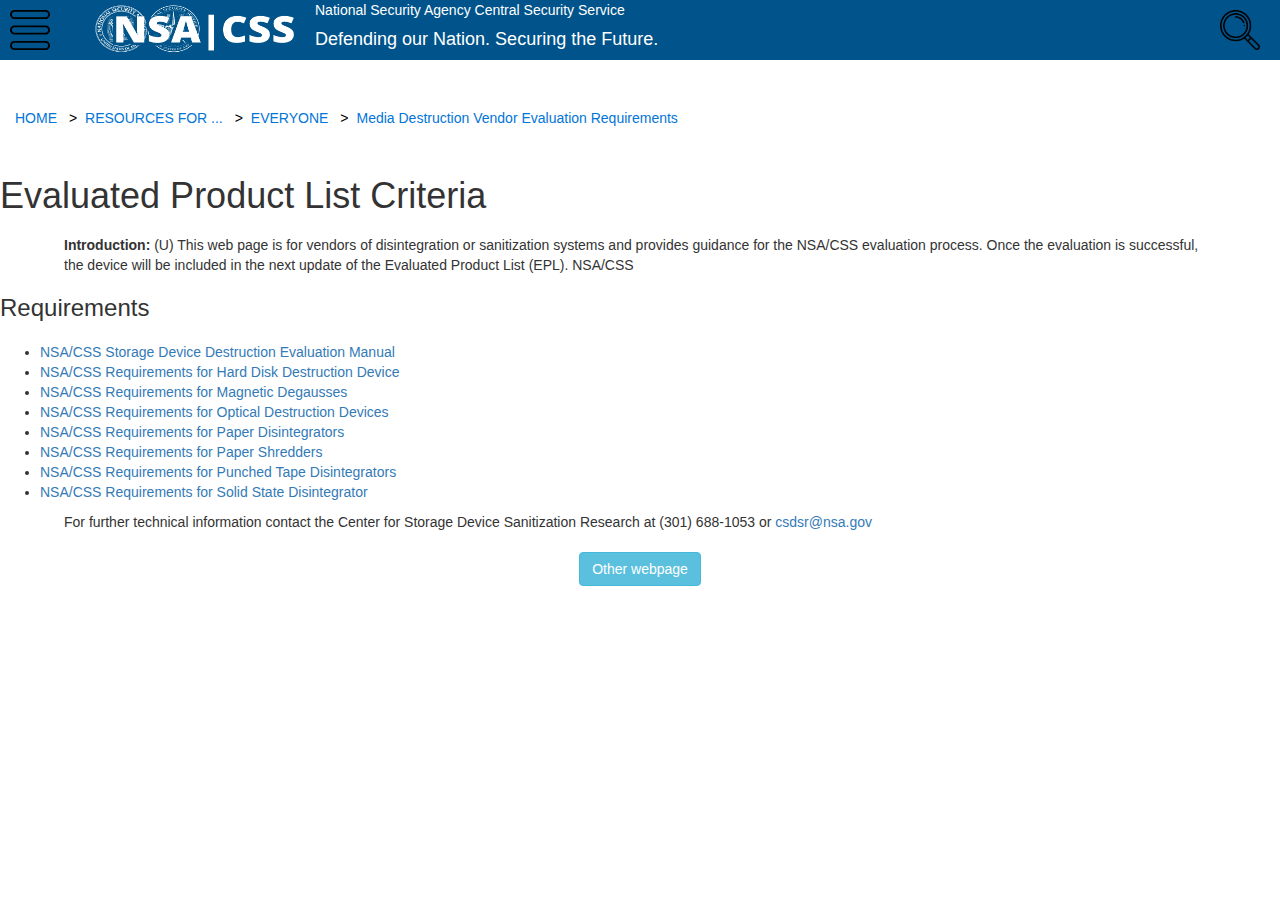
==== EPL.html @ 422f32c2 "minor adjustments" ====
<!DOCTYPE html>
<html>
 <head>
    <script src="https://ajax.googleapis.com/ajax/libs/jquery/3.1.0/jquery.min.js"></script>
    <link rel="stylesheet" href="https://maxcdn.bootstrapcdn.com/bootstrap/3.3.6/css/bootstrap.min.css" />
    <script src="https://maxcdn.bootstrapcdn.com/bootstrap/3.3.7/js/bootstrap.min.js"></script>
     <link rel="stylesheet" href="css/style.css">
</head>


<body>
<header>
   <div class="headerBackground">
       <div class="adjust">
        <img src="resources/menu.svg" width="40" height="40">
        </div>
    <div class= "container" >
        
        <div class="adjust" >
        <img src="resources/logo.png" width="200" height="50">
        </div>
        <div>
        <p>National Security Agency Central Security Service</p>
        <h4> Defending our Nation. Securing the Future.</h4>
        </div>
       </div> 
       <div class="adjust">
       <img src="resources/search.png" width="40" height="40">
       </div>
    </div>
    
</header>
    <br>
    
    
   <div class="breadcrumbContianer">
    <ul class="breadcrumb">
  <li><a href="#">HOME</a></li>
  <li><a href="#">RESOURCES FOR ...</a></li>
  <li><a href="#">EVERYONE</a></li>
  <li><a href="#">Media Destruction Vendor Evaluation Requirements </a></li>
</ul>
    </div>
    
    <div class="title">
    <h1>Evaluated Product List Criteria</h1>
    </div>
    <div class="intro">
    <p><b>Introduction:</b> (U) This web page is for vendors of disintegration or sanitization systems and provides guidance for the NSA/CSS evaluation process. Once the evaluation is successful, the device will be included in the next update of the Evaluated Product List (EPL). 
NSA/CSS 
  </p>
    </div>
    
        <div class="title">
    <h3>Requirements</h3>
    </div>
    

    <div>
    <ul>
 <li><a href="#" target="_blank">NSA/CSS Storage Device Destruction Evaluation Manual </a> </li>
 <li><a href="#" target="_blank">NSA/CSS Requirements for Hard Disk Destruction Device
</a> </li>
 <li><a href="#" target="_blank">NSA/CSS Requirements for Magnetic Degausses</a> </li>
 <li><a href="#" target="_blank">NSA/CSS Requirements for Optical Destruction Devices </a></li>
 <li><a href="#" target="_blank">NSA/CSS Requirements for Paper Disintegrators</a> </li>
 <li><a href="#" target="_blank">NSA/CSS Requirements for Paper Shredders</a> </li>
 <li><a href="#" target="_blank">NSA/CSS Requirements for Punched Tape Disintegrators</a></li>
 <li><a href="#" target="_blank">NSA/CSS Requirements for Solid State Disintegrator </a> </li>
</ul>
    </div>
    <div class="intro">
    <p>
       For further technical information contact the Center for Storage Device Sanitization Research at (301) 688-1053 or <a href="mailto:crdsr@nsa.gov">csdsr@nsa.gov</a> 
        </p>
    </div>
    
     <div align="center" id="table">
    
         
         
    </div>
    
     <div  align="center">
     
      <a href="index.html"><button type="button" name="load_data" id="load_data" class="btn btn-info"> Other webpage</button></a>  
    
    </div>
    
</body>
</html>

<script>


    $(document).ready(function() {
        function () {
            $.ajax(
                url: "progess.csv",
                dataType: "text",
                success: function(data) {
                    var employee_data = data.split(/\r?\n|\r/);
                    for (var i = 0; i < employee_data.length; i++) {
                     
                    var table_data = '<table class="table table-bordered table-striped">';

                    for (var count = 0; count < employee_data.length; count++) {
                        var cell_data = employee_data[count].split(",");
                        table_data += '<tr>';
                        for (var cell_count = 0; cell_count < cell_data.length; cell_count++) {
                            if (count === 0) {
                                table_data += '<th>' + cell_data[cell_count] + '</th>';
                            } else {

                                table_data += '<td>' + finalStr[cell_count] + '</td>';
                            }
                        }
                        table_data += '</tr>';
                    }
                    table_data += '</table>';

                    $('#table').html(table_data);
                }
            });
        }

    });

</script>
---- css/style.css ----
.headerBackground{
    background-color: rgb(0,84,139);
    display: flex;
}

.container {
  position: relative;
    display: flex;
    color: white;
}
.container div {
    display: inline-block;
}



.adjust {
padding-left: 10px;
  margin-top: auto;
  margin-bottom: auto;
  margin-right: 20px
}

.breadcrumbContianer{
margin-top: 20px;
display: flex;
flex: 2 1 auto;
}

ul.breadcrumb {

  list-style: none;
  background-color: #ffffff;
}
ul.breadcrumb li {
  display: inline;
  
}
ul.breadcrumb li+li:before {
  padding: 8px;
  color: black;
  content: ">";
}
ul.breadcrumb li a {
  color: #0275d8;
  text-decoration: none;
}
ul.breadcrumb li a:hover {
  color: #01447e;
  text-decoration: underline;
}



.title {
    margin-bottom: 20px;
}

.Searchcontainer {
    border: 1px solid gray;
    margin: 0px 5% 20px 5%;
}

.intro {
    margin: 0px 5% 20px 5%;
}
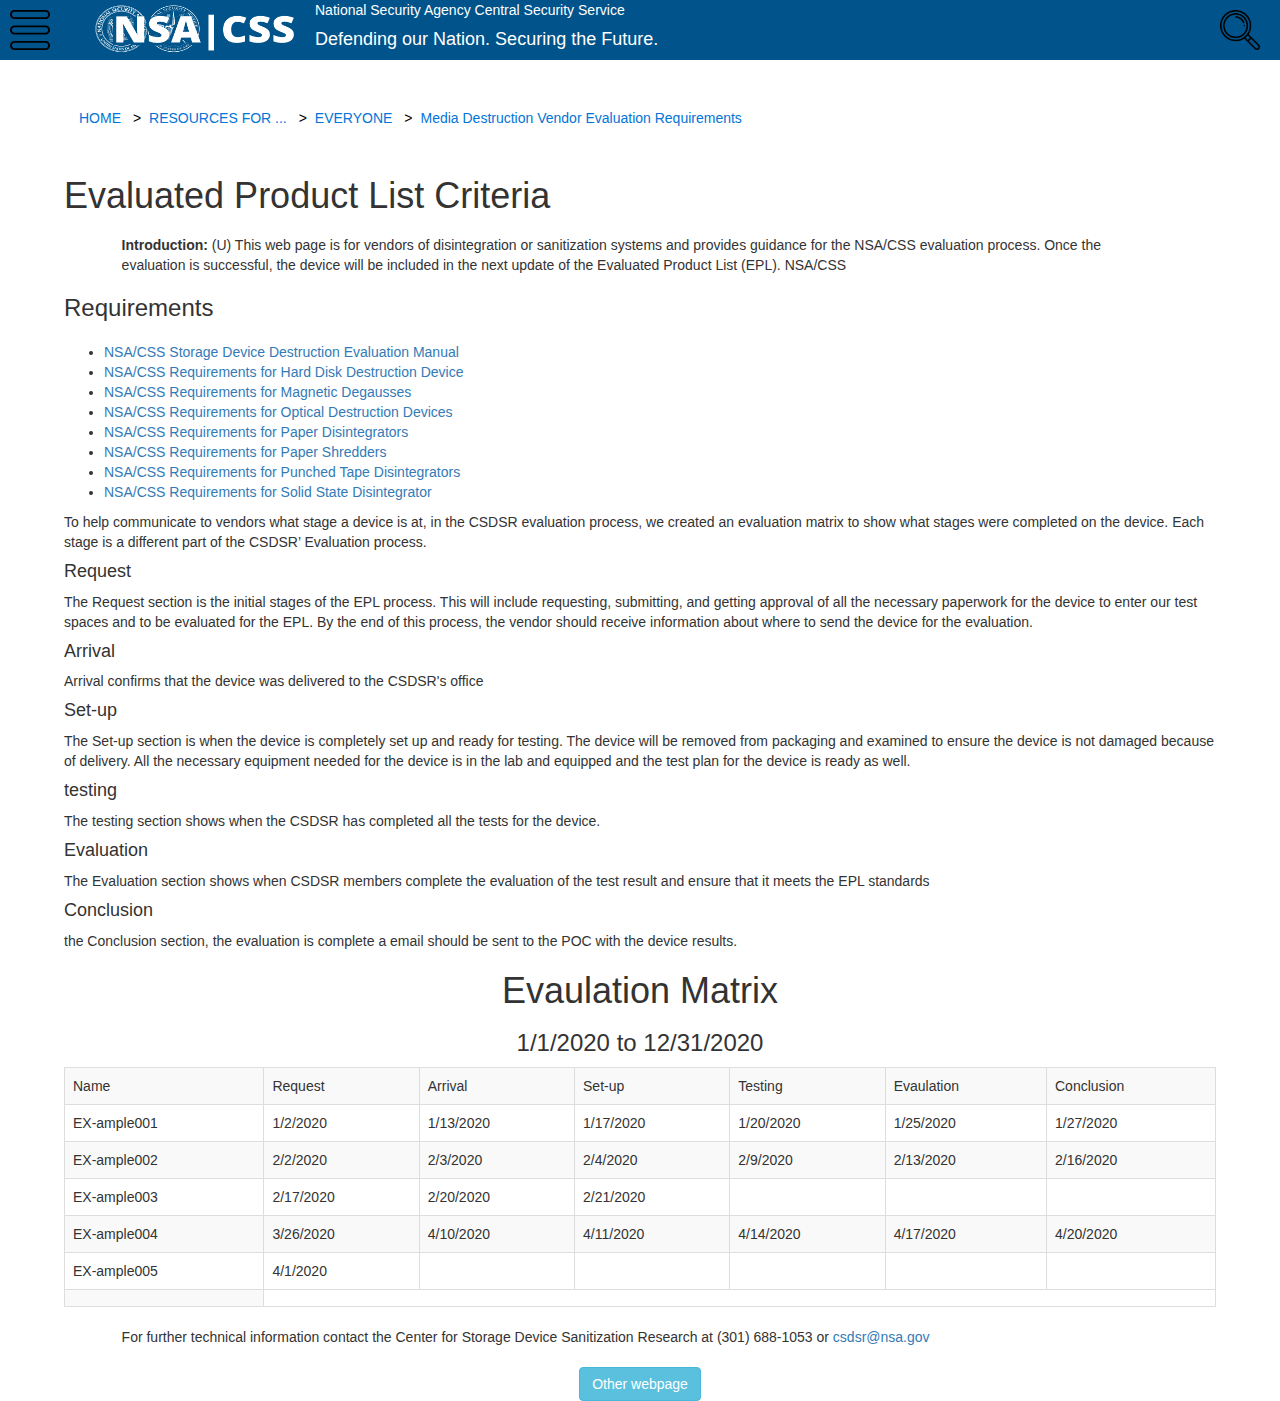
==== commit 029e8a59: "add evaulation matrix" ====
--- a/EPL.html
+++ b/EPL.html
@@ -31,7 +31,7 @@
     
 </header>
     <br>
-    
+    <div class="pagespacing"> 
     
    <div class="breadcrumbContianer">
     <ul class="breadcrumb">
@@ -69,11 +69,48 @@
  <li><a href="#" target="_blank">NSA/CSS Requirements for Solid State Disintegrator </a> </li>
 </ul>
     </div>
-    <div class="intro">
-    <p>
-       For further technical information contact the Center for Storage Device Sanitization Research at (301) 688-1053 or <a href="mailto:crdsr@nsa.gov">csdsr@nsa.gov</a> 
+    
+    <div>
+        <p>
+            To help communicate to vendors what stage a device is at, in the CSDSR evaluation process, we created an evaluation matrix to show what stages were completed on the device. Each stage is a different part of the CSDSR’ Evaluation process.
+ </p>
+       <h4>Request</h4>      
+        <p>
+            The Request section is the initial stages of the EPL process. This will include requesting, submitting, and getting approval of all the necessary paperwork for the device to enter our test spaces and to be evaluated for the EPL.  By the end of this process, the vendor should receive information about where to send the device for the evaluation.
+            </p>
+        
+         <h4>Arrival</h4> 
+    <p>          
+Arrival confirms that the device was delivered to the CSDSR's office 
+    </p>         
+        
+         <h4>Set-up</h4> 
+          <p>
+          The Set-up section is when the device is completely set up and ready for testing. The device will be removed from packaging and examined to ensure the device is not damaged because of delivery. All the necessary equipment needed for the device is in the lab and equipped and the test plan for the device is ready as well.
+
+             </p>
+        
+         <h4>testing</h4> 
+              <p>
+            The testing section shows when the CSDSR has completed all the tests for the device.
+             </p>
+        
+         <h4>Evaluation</h4> 
+              <p>
+            The Evaluation section shows when CSDSR members complete the evaluation of the test result and ensure that it meets the EPL standards
+           </p>  
+        
+         <h4>Conclusion</h4> 
+              <p>
+            the Conclusion section, the evaluation is complete a email should be sent to the POC with the device results.
         </p>
     </div>
+    <div align="center">
+        <h1>Evaulation Matrix</h1>
+        <h3>1/1/2020 to 12/31/2020</h3>
+        
+    </div>
+    
     
      <div align="center" id="table">
     
@@ -81,25 +118,34 @@
          
     </div>
     
-     <div  align="center">
+
+    
+    <div class="intro">
+    <p>
+       For further technical information contact the Center for Storage Device Sanitization Research at (301) 688-1053 or <a href="mailto:crdsr@nsa.gov">csdsr@nsa.gov</a> 
+        </p>
+    </div>
+             <div  align="center">
      
       <a href="index.html"><button type="button" name="load_data" id="load_data" class="btn btn-info"> Other webpage</button></a>  
     
     </div>
-    
+        
+    </div>
 </body>
 </html>
 
 <script>
 
 
-    $(document).ready(function() {
-        function () {
-            $.ajax(
-                url: "progess.csv",
-                dataType: "text",
-                success: function(data) {
-                    var employee_data = data.split(/\r?\n|\r/);
+    $(document).ready(function(){
+$.ajax({
+     url: "progress.csv",
+     dataType: "text",
+     success: function(data){
+     
+   
+          var employee_data = data.split(/\r?\n|\r/);
                     for (var i = 0; i < employee_data.length; i++) {
                      
                     var table_data = '<table class="table table-bordered table-striped">';
@@ -108,22 +154,26 @@
                         var cell_data = employee_data[count].split(",");
                         table_data += '<tr>';
                         for (var cell_count = 0; cell_count < cell_data.length; cell_count++) {
-                            if (count === 0) {
+                            if (i === 0) {
                                 table_data += '<th>' + cell_data[cell_count] + '</th>';
                             } else {
 
-                                table_data += '<td>' + finalStr[cell_count] + '</td>';
+                                table_data += '<td>' + cell_data[cell_count] + '</td>';
                             }
                         }
                         table_data += '</tr>';
                     }
+                    }
                     table_data += '</table>';
 
                     $('#table').html(table_data);
-                }
-            });
-        }
+                   
+        
+         
+         
+        }});
+});
+    
 
-    });
 
 </script>
--- a/css/style.css
+++ b/css/style.css
@@ -64,3 +64,8 @@
 .intro {
     margin: 0px 5% 20px 5%;
 }
+
+.pagespacing {
+    margin-left: 5%;
+    margin-right: 5%;
+}
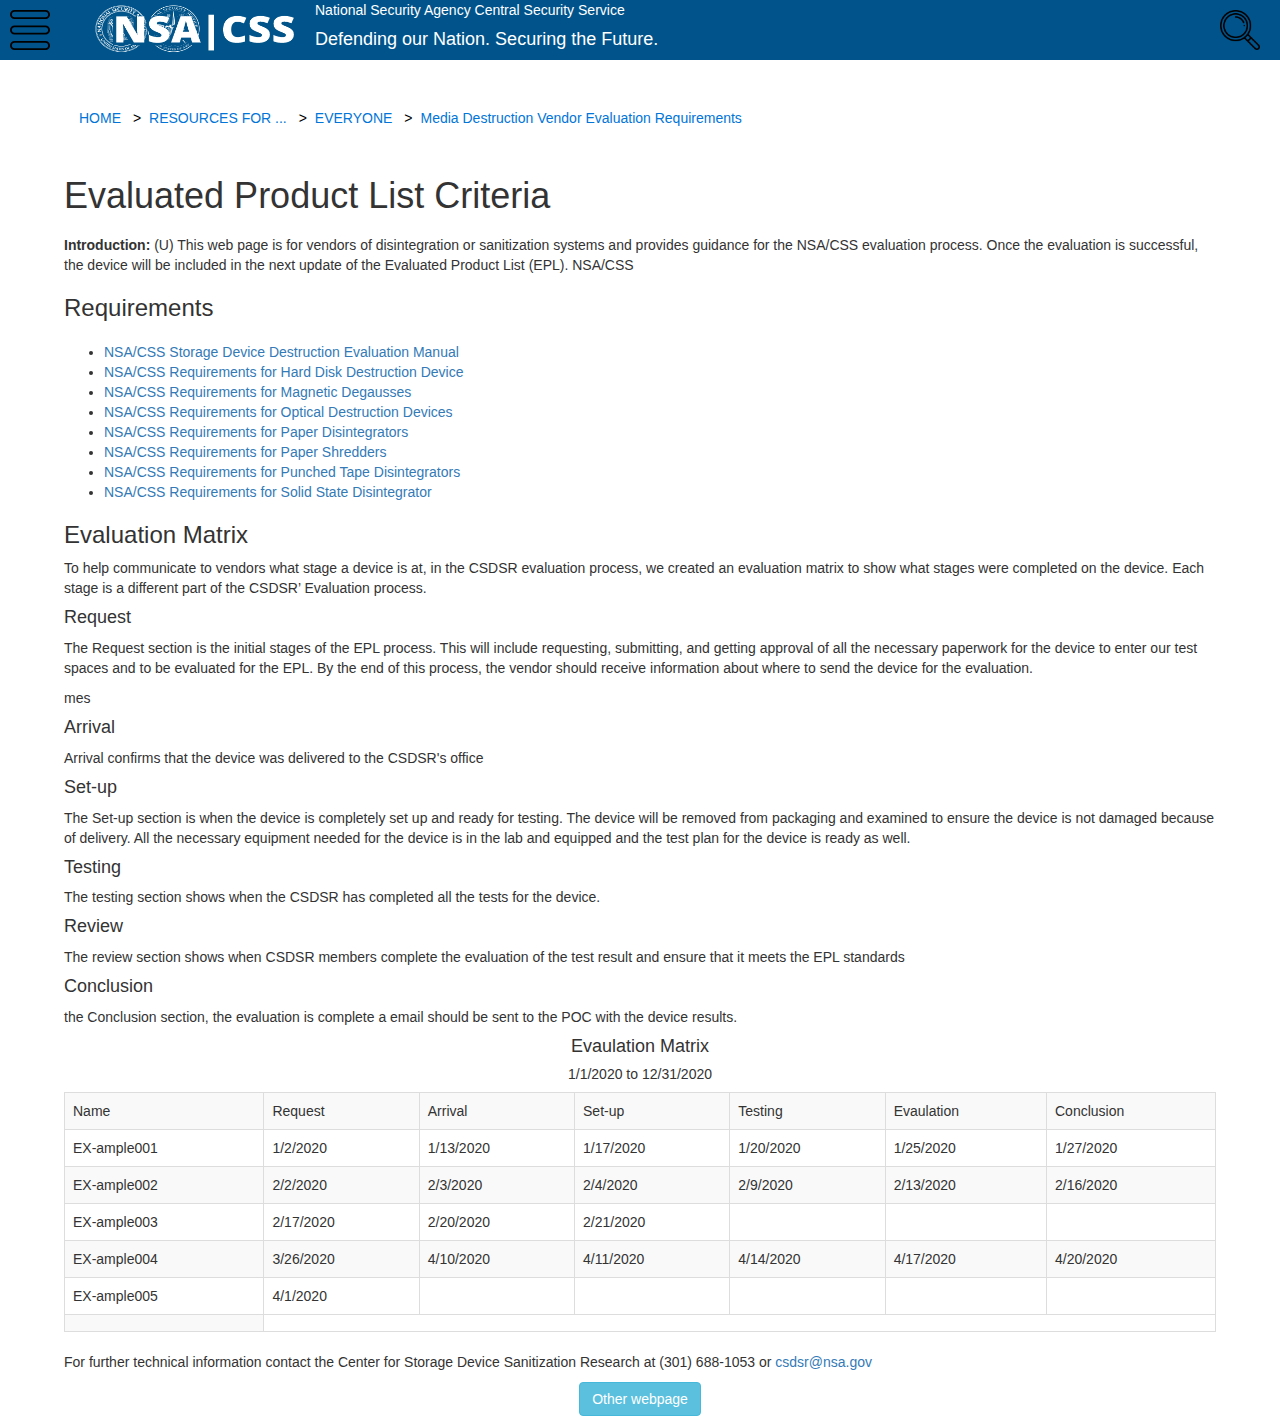
==== commit 09900cc7: "minor adjustment In the second page" ====
--- a/EPL.html
+++ b/EPL.html
@@ -71,6 +71,7 @@
     </div>
     
     <div>
+        <h3>Evaluation Matrix</h3>
         <p>
             To help communicate to vendors what stage a device is at, in the CSDSR evaluation process, we created an evaluation matrix to show what stages were completed on the device. Each stage is a different part of the CSDSR’ Evaluation process.
  </p>
@@ -78,7 +79,7 @@
         <p>
             The Request section is the initial stages of the EPL process. This will include requesting, submitting, and getting approval of all the necessary paperwork for the device to enter our test spaces and to be evaluated for the EPL.  By the end of this process, the vendor should receive information about where to send the device for the evaluation.
             </p>
-        
+        mes
          <h4>Arrival</h4> 
     <p>          
 Arrival confirms that the device was delivered to the CSDSR's office 
@@ -90,14 +91,14 @@
 
              </p>
         
-         <h4>testing</h4> 
+         <h4>Testing</h4> 
               <p>
             The testing section shows when the CSDSR has completed all the tests for the device.
              </p>
         
-         <h4>Evaluation</h4> 
+         <h4>Review</h4> 
               <p>
-            The Evaluation section shows when CSDSR members complete the evaluation of the test result and ensure that it meets the EPL standards
+            The review section shows when CSDSR members complete the evaluation of the test result and ensure that it meets the EPL standards
            </p>  
         
          <h4>Conclusion</h4> 
@@ -106,8 +107,8 @@
         </p>
     </div>
     <div align="center">
-        <h1>Evaulation Matrix</h1>
-        <h3>1/1/2020 to 12/31/2020</h3>
+        <h4>Evaulation Matrix</h4>
+        <h5>1/1/2020 to 12/31/2020</h5>
         
     </div>
     
--- a/css/style.css
+++ b/css/style.css
@@ -62,7 +62,6 @@
 }
 
 .intro {
-    margin: 0px 5% 20px 5%;
 }
 
 .pagespacing {
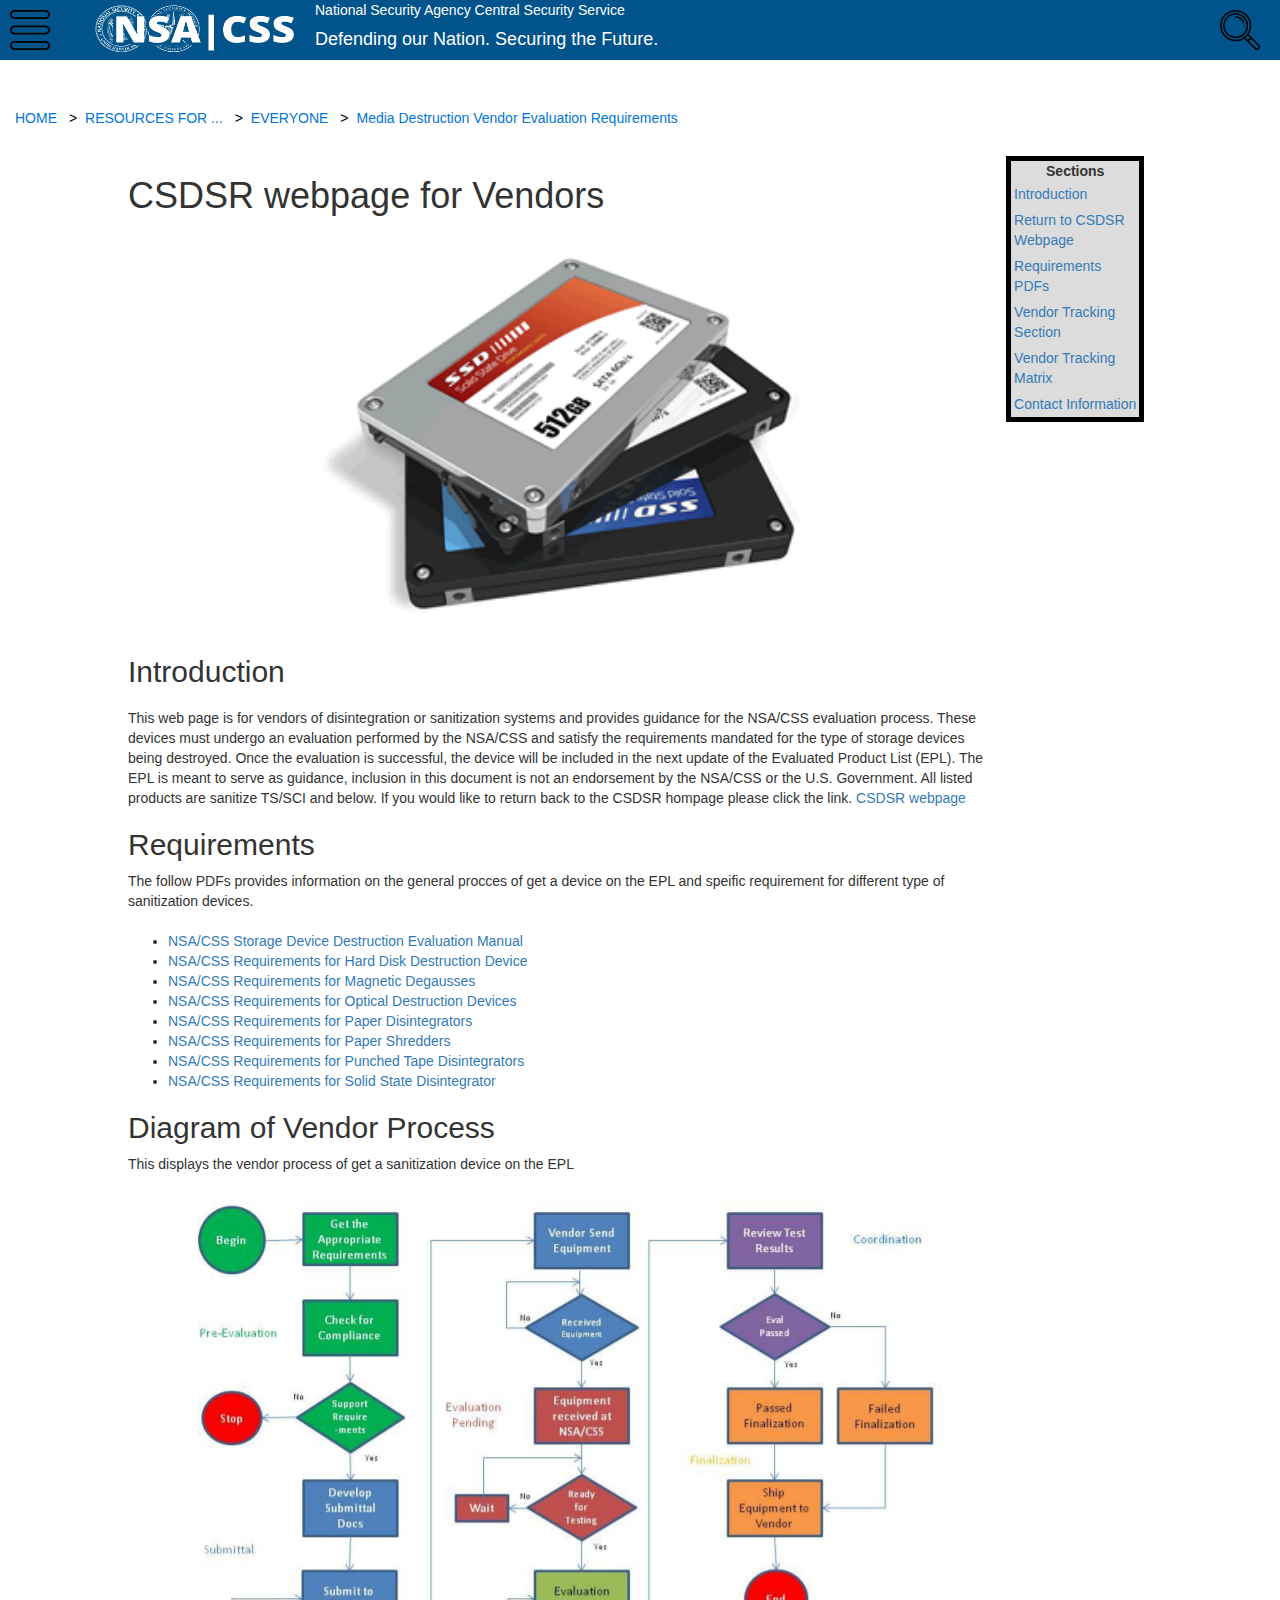
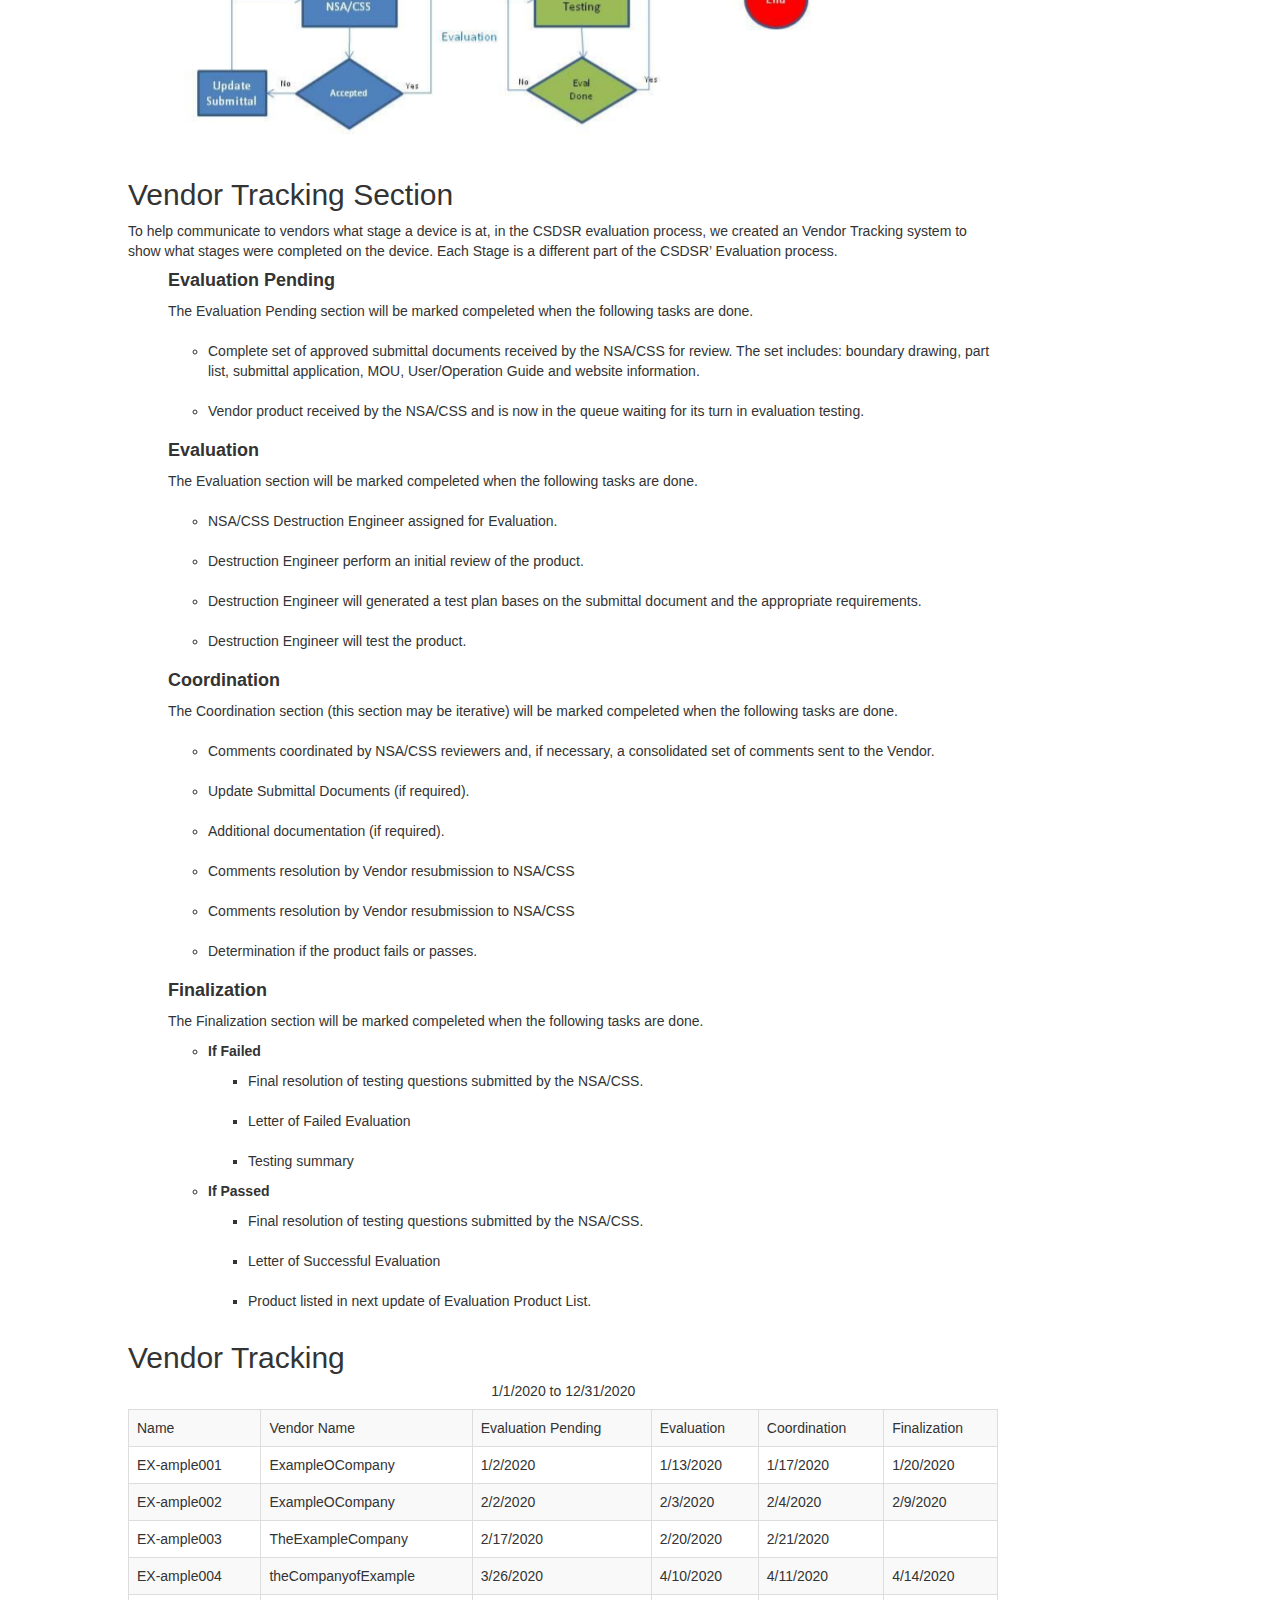
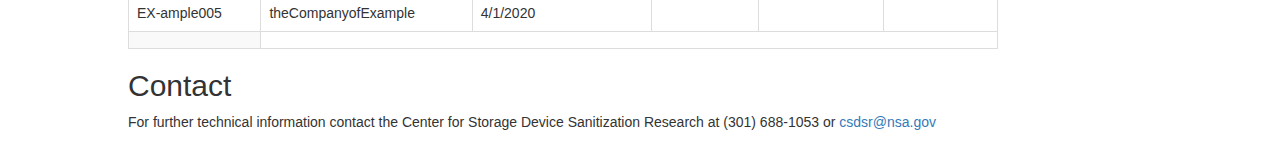
==== commit dc27804b: "Work on Presation and add info and PDF" ====
--- a/EPL.html
+++ b/EPL.html
@@ -9,6 +9,7 @@
 
 
 <body>
+     
 <header>
    <div class="headerBackground">
        <div class="adjust">
@@ -30,6 +31,7 @@
     </div>
     
 </header>
+    
     <br>
     <div class="pagespacing"> 
     
@@ -40,74 +42,175 @@
   <li><a href="#">EVERYONE</a></li>
   <li><a href="#">Media Destruction Vendor Evaluation Requirements </a></li>
 </ul>
-    </div>
-    
-    <div class="title">
-    <h1>Evaluated Product List Criteria</h1>
-    </div>
+ 
+    </div>
+     <div class= "outerBox" id="IntroV">
+    <div>
+     <div class="title">
+      <h1>CSDSR webpage for Vendors</h1>
+    </div>
+        
+    <div align="center">
+        
+          <img src="resources/SSD-drives.png"  width="500" height="400">
+       
+    </div>
+       <div class="title" id="Requirements">
+        <h2>Introduction</h2>
+         </div>
+        
     <div class="intro">
-    <p><b>Introduction:</b> (U) This web page is for vendors of disintegration or sanitization systems and provides guidance for the NSA/CSS evaluation process. Once the evaluation is successful, the device will be included in the next update of the Evaluated Product List (EPL). 
-NSA/CSS 
+    <p>This web page is for vendors of disintegration or sanitization systems and provides guidance for the NSA/CSS evaluation process. These devices must undergo an evaluation
+performed by the NSA/CSS and satisfy the requirements mandated for the type
+of storage devices being destroyed. Once the evaluation is successful, the device will be included in the next update of the Evaluated Product List (EPL). The EPL is meant to serve as guidance, inclusion in this document is not an endorsement by the NSA/CSS or the U.S. Government. All listed products are sanitize TS/SCI and below.  If you would like to return back to the CSDSR hompage please click the link.<a href="EPL.html"> CSDSR webpage </a>
+
   </p>
     </div>
     
-        <div class="title">
-    <h3>Requirements</h3>
+        <div class="title" id="Requirements">
+    <h2>Requirements</h2>
+            
+            <p>The follow PDFs provides information on the general procces of get a device on the EPL and speific requirement for different type of sanitization devices.</p>
     </div>
     
 
     <div>
     <ul>
- <li><a href="#" target="_blank">NSA/CSS Storage Device Destruction Evaluation Manual </a> </li>
- <li><a href="#" target="_blank">NSA/CSS Requirements for Hard Disk Destruction Device
+ <li><a href="PDF/NSA_CSS%20Storage%20Device%20Destruction%20Evaluation%20Manual.pdf" target="_blank">NSA/CSS Storage Device Destruction Evaluation Manual </a> </li>
+ <li><a href="PDF/NSA_CSS%20Requirements%20for%20Hard%20Disk%20Destruction%20Devices.pdf" target="_blank">NSA/CSS Requirements for Hard Disk Destruction Device
 </a> </li>
- <li><a href="#" target="_blank">NSA/CSS Requirements for Magnetic Degausses</a> </li>
- <li><a href="#" target="_blank">NSA/CSS Requirements for Optical Destruction Devices </a></li>
- <li><a href="#" target="_blank">NSA/CSS Requirements for Paper Disintegrators</a> </li>
- <li><a href="#" target="_blank">NSA/CSS Requirements for Paper Shredders</a> </li>
- <li><a href="#" target="_blank">NSA/CSS Requirements for Punched Tape Disintegrators</a></li>
- <li><a href="#" target="_blank">NSA/CSS Requirements for Solid State Disintegrator </a> </li>
+ <li><a href="PDF/NSA_CSS%20Requirements%20for%20Magnetic%20Degaussers.pdf" target="_blank">NSA/CSS Requirements for Magnetic Degausses</a> </li>
+ <li><a href="PDF/NSA_CSS%20Requirements%20for%20Optical%20Destruction%20Devices.pdf" target="_blank">NSA/CSS Requirements for Optical Destruction Devices </a></li>
+ <li><a href="PDF/NSA_CSS%20Requirements%20for%20Paper%20Disintegrators.pdf" target="_blank">NSA/CSS Requirements for Paper Disintegrators</a> </li>
+ <li><a href="PDF/NSA_CSS%20Requirements%20for%20Paper%20Shredders.pdf" target="_blank">NSA/CSS Requirements for Paper Shredders</a> </li>
+ <li><a href="PDF/NSA_CSS%20Requirements%20for%20Punched%20Tape%20Disintegrators.pdf" target="_blank">NSA/CSS Requirements for Punched Tape Disintegrators</a></li>
+ <li><a href="PDF/NSA_CSS%20Requirements%20for%20Solid%20State%20Disintegrator.pdf" target="_blank">NSA/CSS Requirements for Solid State Disintegrator </a> </li>
 </ul>
     </div>
-    
     <div>
-        <h3>Evaluation Matrix</h3>
+        <h2>Diagram of Vendor Process</h2>  
+        <p>This displays the vendor process of get a sanitization device on the EPL</p>
+        <div align="center">
+        <img src="resources/diagram.PNG">
+        </div>
+        
+    </div>
+    <div id="EvalMatrixSec">
+        <h2>Vendor Tracking Section</h2>
         <p>
-            To help communicate to vendors what stage a device is at, in the CSDSR evaluation process, we created an evaluation matrix to show what stages were completed on the device. Each stage is a different part of the CSDSR’ Evaluation process.
+            To help communicate to vendors what stage a device is at, in the CSDSR evaluation process, we created an Vendor Tracking system to show what stages were completed on the device. Each Stage is a different part of the CSDSR’ Evaluation process.
  </p>
-       <h4>Request</h4>      
-        <p>
-            The Request section is the initial stages of the EPL process. This will include requesting, submitting, and getting approval of all the necessary paperwork for the device to enter our test spaces and to be evaluated for the EPL.  By the end of this process, the vendor should receive information about where to send the device for the evaluation.
-            </p>
-        mes
-         <h4>Arrival</h4> 
-    <p>          
-Arrival confirms that the device was delivered to the CSDSR's office 
-    </p>         
-        
-         <h4>Set-up</h4> 
-          <p>
-          The Set-up section is when the device is completely set up and ready for testing. The device will be removed from packaging and examined to ensure the device is not damaged because of delivery. All the necessary equipment needed for the device is in the lab and equipped and the test plan for the device is ready as well.
-
-             </p>
-        
-         <h4>Testing</h4> 
-              <p>
-            The testing section shows when the CSDSR has completed all the tests for the device.
-             </p>
-        
-         <h4>Review</h4> 
-              <p>
-            The review section shows when CSDSR members complete the evaluation of the test result and ensure that it meets the EPL standards
-           </p>  
-        
-         <h4>Conclusion</h4> 
-              <p>
-            the Conclusion section, the evaluation is complete a email should be sent to the POC with the device results.
-        </p>
-    </div>
-    <div align="center">
-        <h4>Evaulation Matrix</h4>
+        
+        <ul id= "vendorTrack">
+    <li> <h4><b>Evaluation Pending</b></h4> </li>
+    <li>
+         <p> The Evaluation Pending section will be marked compeleted when the following tasks are done.</p>
+        <ul class="vtSmall">
+           <li>
+            Complete set of approved submittal documents received by the
+NSA/CSS for review. The set includes: boundary drawing, part
+list, submittal application, MOU, User/Operation Guide and website information.
+            </li>
+            <li>
+            Vendor product received by the NSA/CSS and is now in the queue waiting for its turn in evaluation testing.
+            </li>
+        </ul>
+            
+            </li>
+     <li> <h4><b>Evaluation</b></h4> </li>
+    <li>
+         <p> The Evaluation section will be marked compeleted when the following tasks are done.</p>
+        <ul class="vtSmall">
+           <li>
+            NSA/CSS Destruction Engineer assigned for Evaluation.
+            </li>
+            <li>
+            Destruction Engineer perform an initial review of the product.
+            </li>
+            <li>
+            Destruction Engineer will generated a test plan bases on the submittal document and the appropriate requirements.
+            </li>
+            <li>
+            Destruction Engineer will test the product.
+            </li>
+        </ul>
+            
+            </li>
+             <li> <h4><b>Coordination</b></h4> </li>
+             <li>
+         <p> The Coordination section (this section may be iterative) will be marked compeleted when the following tasks are done.</p>
+        <ul class="vtSmall">
+           <li>
+           Comments coordinated by NSA/CSS reviewers and, if necessary, a
+consolidated set of comments sent to the Vendor.
+            </li>
+            <li>
+            Update Submittal Documents (if required).
+            </li>
+            <li>
+            Additional documentation (if required).
+            </li>
+            <li>
+            Comments resolution by Vendor resubmission to NSA/CSS
+            </li>
+            <li>
+            Comments resolution by Vendor resubmission to NSA/CSS
+            </li>
+            <li>
+            Determination if the product fails or passes.
+            </li>
+        </ul>
+            
+            </li>
+              <li> <h4><b>Finalization</b></h4> </li>
+            <li>
+         <p> The Finalization section will be marked compeleted when the following tasks are done.</p>
+        
+          <ul>
+              <li>
+                  <b>If Failed</b>
+                  <ul class="vtSmall">
+                  <li>
+                    Final resolution of testing questions submitted by the NSA/CSS.
+                      </li>
+                      <li>
+                      Letter of Failed Evaluation
+                      </li>
+                      <li>
+                      Testing summary
+                      </li>
+                  </ul>
+              </li>
+             <li>
+                  <b>If Passed</b>
+                  <ul class="vtSmall">
+                  <li>
+                    Final resolution of testing questions submitted by the NSA/CSS.
+                      </li>
+                      <li>
+                      Letter of Successful Evaluation
+                      </li>
+                      <li>
+                      Product listed in next update of Evaluation Product List.
+                      </li>
+                  </ul>
+              </li>
+            
+        </ul>
+        
+            
+            </li>
+</ul>
+
+    
+      
+        
+        
+    </div>
+        
+ <h2>Vendor Tracking</h2>
+    <div align="center" id="EvalMatrix">
+        
         <h5>1/1/2020 to 12/31/2020</h5>
         
     </div>
@@ -122,15 +225,31 @@
 
     
     <div class="intro">
+        <h2>Contact</h2>
     <p>
        For further technical information contact the Center for Storage Device Sanitization Research at (301) 688-1053 or <a href="mailto:crdsr@nsa.gov">csdsr@nsa.gov</a> 
         </p>
     </div>
-             <div  align="center">
+        
+        <!-- <div  align="center">
      
       <a href="index.html"><button type="button" name="load_data" id="load_data" class="btn btn-info"> Other webpage</button></a>  
     
-    </div>
+    </div> -->
+        </div>
+          <div class="refLink">
+    <table id="refTable">
+        <tr><th> Sections </th></tr>
+        <tr> <td><a href="#IntroV">Introduction</a></td></tr>
+        <tr> <td><a href="index.html">Return to CSDSR Webpage</a></td></tr>
+        <tr> <td><a href= "#Requirements">Requirements PDFs</a></td></tr>
+        <tr> <td><a href="#EvalMatrixSec">Vendor Tracking Section</a></td></tr>
+        <tr> <td><a href="#EvalMatrix">Vendor Tracking Matrix</a></td></tr>
+        <tr> <td><a href="#contact">Contact Information</a></td></tr>
+    </table>
+        
+    </div>
+      </div>       
         
     </div>
 </body>
--- a/css/style.css
+++ b/css/style.css
@@ -2,7 +2,6 @@
     background-color: rgb(0,84,139);
     display: flex;
 }
-
 .container {
   position: relative;
     display: flex;
@@ -23,8 +22,8 @@
 
 .breadcrumbContianer{
 margin-top: 20px;
-display: flex;
 flex: 2 1 auto;
+white-space: nowrap;
 }
 
 ul.breadcrumb {
@@ -36,6 +35,7 @@
   display: inline;
   
 }
+
 ul.breadcrumb li+li:before {
   padding: 8px;
   color: black;
@@ -50,10 +50,29 @@
   text-decoration: underline;
 }
 
+.outerBox {
+      margin-left: 10%;
+    margin-right: 10%;
+    display: flex;
+
+    
+}
+.outerBox2 {
+      margin-left: 10%;
+    margin-right: 10%; 
+}
+
+
 
 
 .title {
     margin-bottom: 20px;
+}
+
+.line{
+    margin-bottom: 40px;
+    border-top: 4px solid gold;
+    width: 60px;
 }
 
 .Searchcontainer {
@@ -61,10 +80,76 @@
     margin: 0px 5% 20px 5%;
 }
 
-.intro {
+
+
+
+.refLink {
+    min-width: 15%;
+    
+   
 }
 
-.pagespacing {
-    margin-left: 5%;
-    margin-right: 5%;
+.refLink table{
+   border: 
 }
+
+.refLink ul {
+  padding: 0;
+    list-style-type: none;
+}
+
+
+
+
+
+
+
+
+
+video {
+    display: block;
+	margin: 0 auto;
+}
+
+#refTable {
+    background-color: gainsboro;
+    border: 5px solid black;
+    margin-left: auto;
+  margin-right: auto;
+    width: 90%;
+    /*text-align: center;*/
+}
+
+#refTable th {
+    text-align: center;
+}
+
+
+
+#introDiv {
+    margin-top: 30px;
+    margin-bottom: 40px;
+}
+
+#videoDiv {
+     margin-top: 20px;
+
+}
+
+#EPLDiv {
+    margin-top: 30px;
+    margin-bottom: 40px;
+}
+
+td {
+  padding: 3px;
+}
+
+#vendorTrack {
+    list-style: none;
+}
+
+.vtSmall li{
+    padding-bottom: 10px;
+      padding-top: 10px;
+}
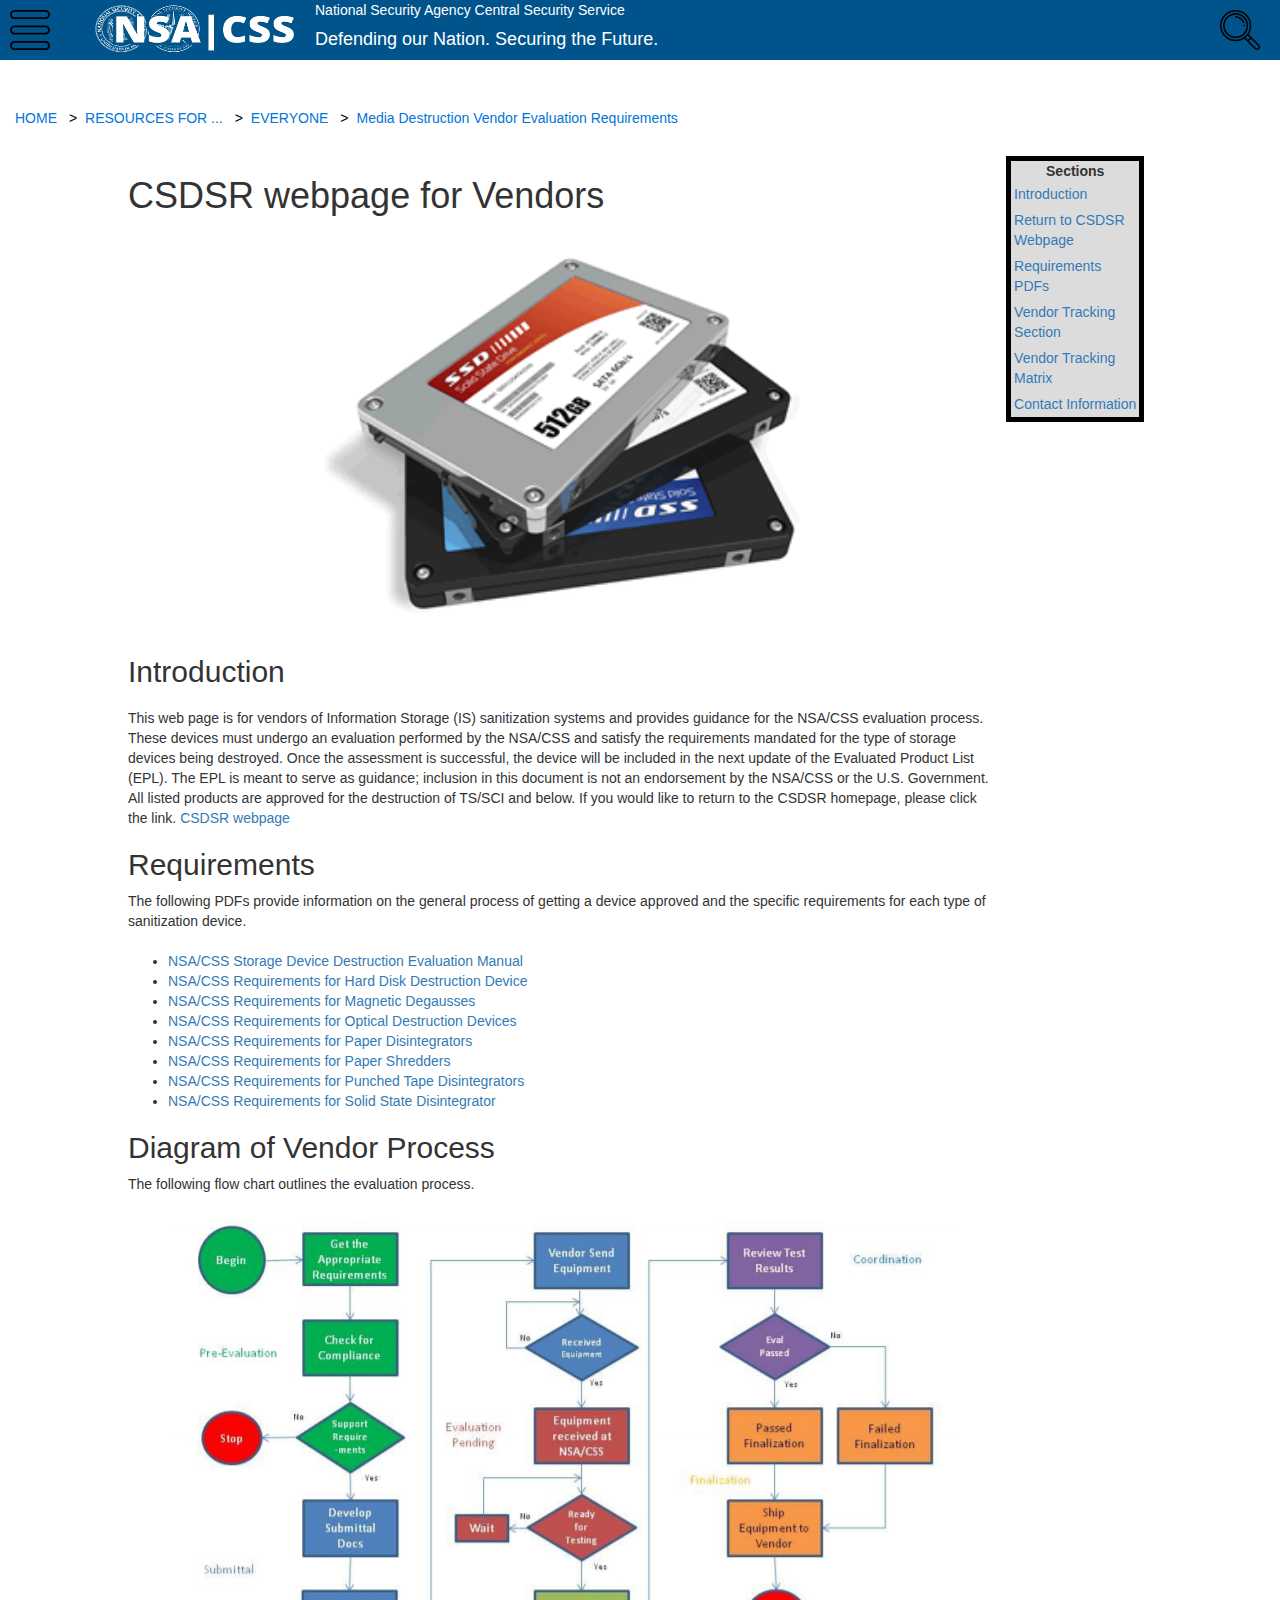
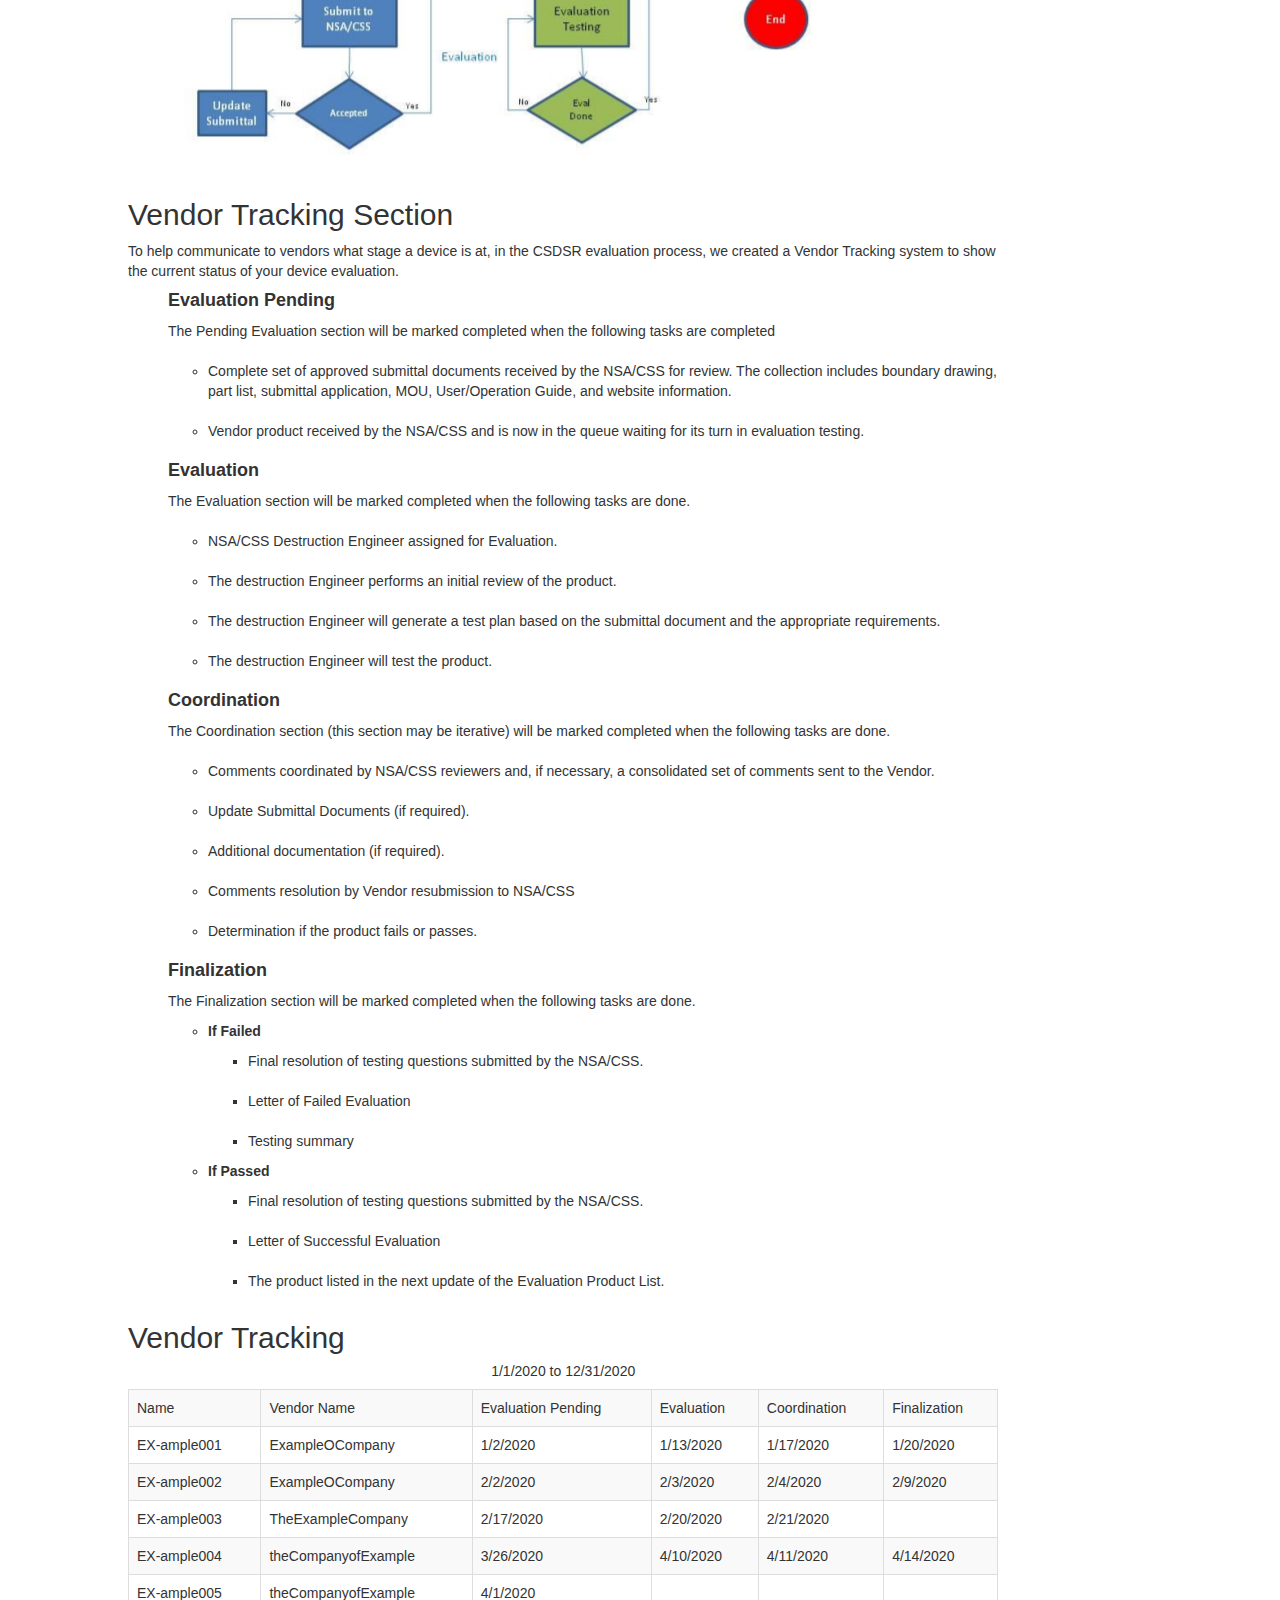
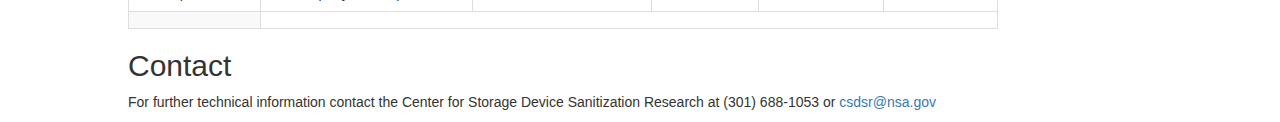
==== commit 5034b966: "Fixing Grammar" ====
--- a/EPL.html
+++ b/EPL.html
@@ -60,9 +60,7 @@
          </div>
         
     <div class="intro">
-    <p>This web page is for vendors of disintegration or sanitization systems and provides guidance for the NSA/CSS evaluation process. These devices must undergo an evaluation
-performed by the NSA/CSS and satisfy the requirements mandated for the type
-of storage devices being destroyed. Once the evaluation is successful, the device will be included in the next update of the Evaluated Product List (EPL). The EPL is meant to serve as guidance, inclusion in this document is not an endorsement by the NSA/CSS or the U.S. Government. All listed products are sanitize TS/SCI and below.  If you would like to return back to the CSDSR hompage please click the link.<a href="EPL.html"> CSDSR webpage </a>
+    <p>This web page is for vendors of Information Storage (IS) sanitization systems and provides guidance for the NSA/CSS evaluation process. These devices must undergo an evaluation performed by the NSA/CSS and satisfy the requirements mandated for the type of storage devices being destroyed. Once the assessment is successful, the device will be included in the next update of the Evaluated Product List (EPL). The EPL is meant to serve as guidance; inclusion in this document is not an endorsement by the NSA/CSS or the U.S. Government. All listed products are approved for the destruction of TS/SCI and below. If you would like to return to the CSDSR homepage, please click the link.<a href="EPL.html"> CSDSR webpage </a>
 
   </p>
     </div>
@@ -70,7 +68,7 @@
         <div class="title" id="Requirements">
     <h2>Requirements</h2>
             
-            <p>The follow PDFs provides information on the general procces of get a device on the EPL and speific requirement for different type of sanitization devices.</p>
+            <p>The following PDFs provide information on the general process of getting a device approved and the specific requirements for each type of sanitization device.</p>
     </div>
     
 
@@ -89,7 +87,7 @@
     </div>
     <div>
         <h2>Diagram of Vendor Process</h2>  
-        <p>This displays the vendor process of get a sanitization device on the EPL</p>
+        <p>The following flow chart outlines the evaluation process.</p>
         <div align="center">
         <img src="resources/diagram.PNG">
         </div>
@@ -98,18 +96,16 @@
     <div id="EvalMatrixSec">
         <h2>Vendor Tracking Section</h2>
         <p>
-            To help communicate to vendors what stage a device is at, in the CSDSR evaluation process, we created an Vendor Tracking system to show what stages were completed on the device. Each Stage is a different part of the CSDSR’ Evaluation process.
+            To help communicate to vendors what stage a device is at, in the CSDSR evaluation process, we created a Vendor Tracking system to show the current status of your device evaluation.
  </p>
         
         <ul id= "vendorTrack">
     <li> <h4><b>Evaluation Pending</b></h4> </li>
     <li>
-         <p> The Evaluation Pending section will be marked compeleted when the following tasks are done.</p>
+         <p> The Pending Evaluation section will be marked completed when the following tasks are completed</p>
         <ul class="vtSmall">
            <li>
-            Complete set of approved submittal documents received by the
-NSA/CSS for review. The set includes: boundary drawing, part
-list, submittal application, MOU, User/Operation Guide and website information.
+            Complete set of approved submittal documents received by the NSA/CSS for review. The collection includes boundary drawing, part list, submittal application, MOU, User/Operation Guide, and website information.
             </li>
             <li>
             Vendor product received by the NSA/CSS and is now in the queue waiting for its turn in evaluation testing.
@@ -119,30 +115,29 @@
             </li>
      <li> <h4><b>Evaluation</b></h4> </li>
     <li>
-         <p> The Evaluation section will be marked compeleted when the following tasks are done.</p>
+         <p> The Evaluation section will be marked completed when the following tasks are done.</p>
         <ul class="vtSmall">
            <li>
             NSA/CSS Destruction Engineer assigned for Evaluation.
             </li>
             <li>
-            Destruction Engineer perform an initial review of the product.
-            </li>
-            <li>
-            Destruction Engineer will generated a test plan bases on the submittal document and the appropriate requirements.
-            </li>
-            <li>
-            Destruction Engineer will test the product.
+            The destruction Engineer performs an initial review of the product.
+            </li>
+            <li>
+            The destruction Engineer will generate a test plan based on the submittal document and the appropriate requirements.
+            </li>
+            <li>
+            The destruction Engineer will test the product.
             </li>
         </ul>
             
             </li>
              <li> <h4><b>Coordination</b></h4> </li>
              <li>
-         <p> The Coordination section (this section may be iterative) will be marked compeleted when the following tasks are done.</p>
+         <p> The Coordination section (this section may be iterative) will be marked completed when the following tasks are done.</p>
         <ul class="vtSmall">
            <li>
-           Comments coordinated by NSA/CSS reviewers and, if necessary, a
-consolidated set of comments sent to the Vendor.
+           Comments coordinated by NSA/CSS reviewers and, if necessary, a consolidated set of comments sent to the Vendor.
             </li>
             <li>
             Update Submittal Documents (if required).
@@ -154,9 +149,6 @@
             Comments resolution by Vendor resubmission to NSA/CSS
             </li>
             <li>
-            Comments resolution by Vendor resubmission to NSA/CSS
-            </li>
-            <li>
             Determination if the product fails or passes.
             </li>
         </ul>
@@ -164,7 +156,7 @@
             </li>
               <li> <h4><b>Finalization</b></h4> </li>
             <li>
-         <p> The Finalization section will be marked compeleted when the following tasks are done.</p>
+         <p> The Finalization section will be marked completed when the following tasks are done.</p>
         
           <ul>
               <li>
@@ -191,7 +183,7 @@
                       Letter of Successful Evaluation
                       </li>
                       <li>
-                      Product listed in next update of Evaluation Product List.
+                      The product listed in the next update of the Evaluation Product List.
                       </li>
                   </ul>
               </li>
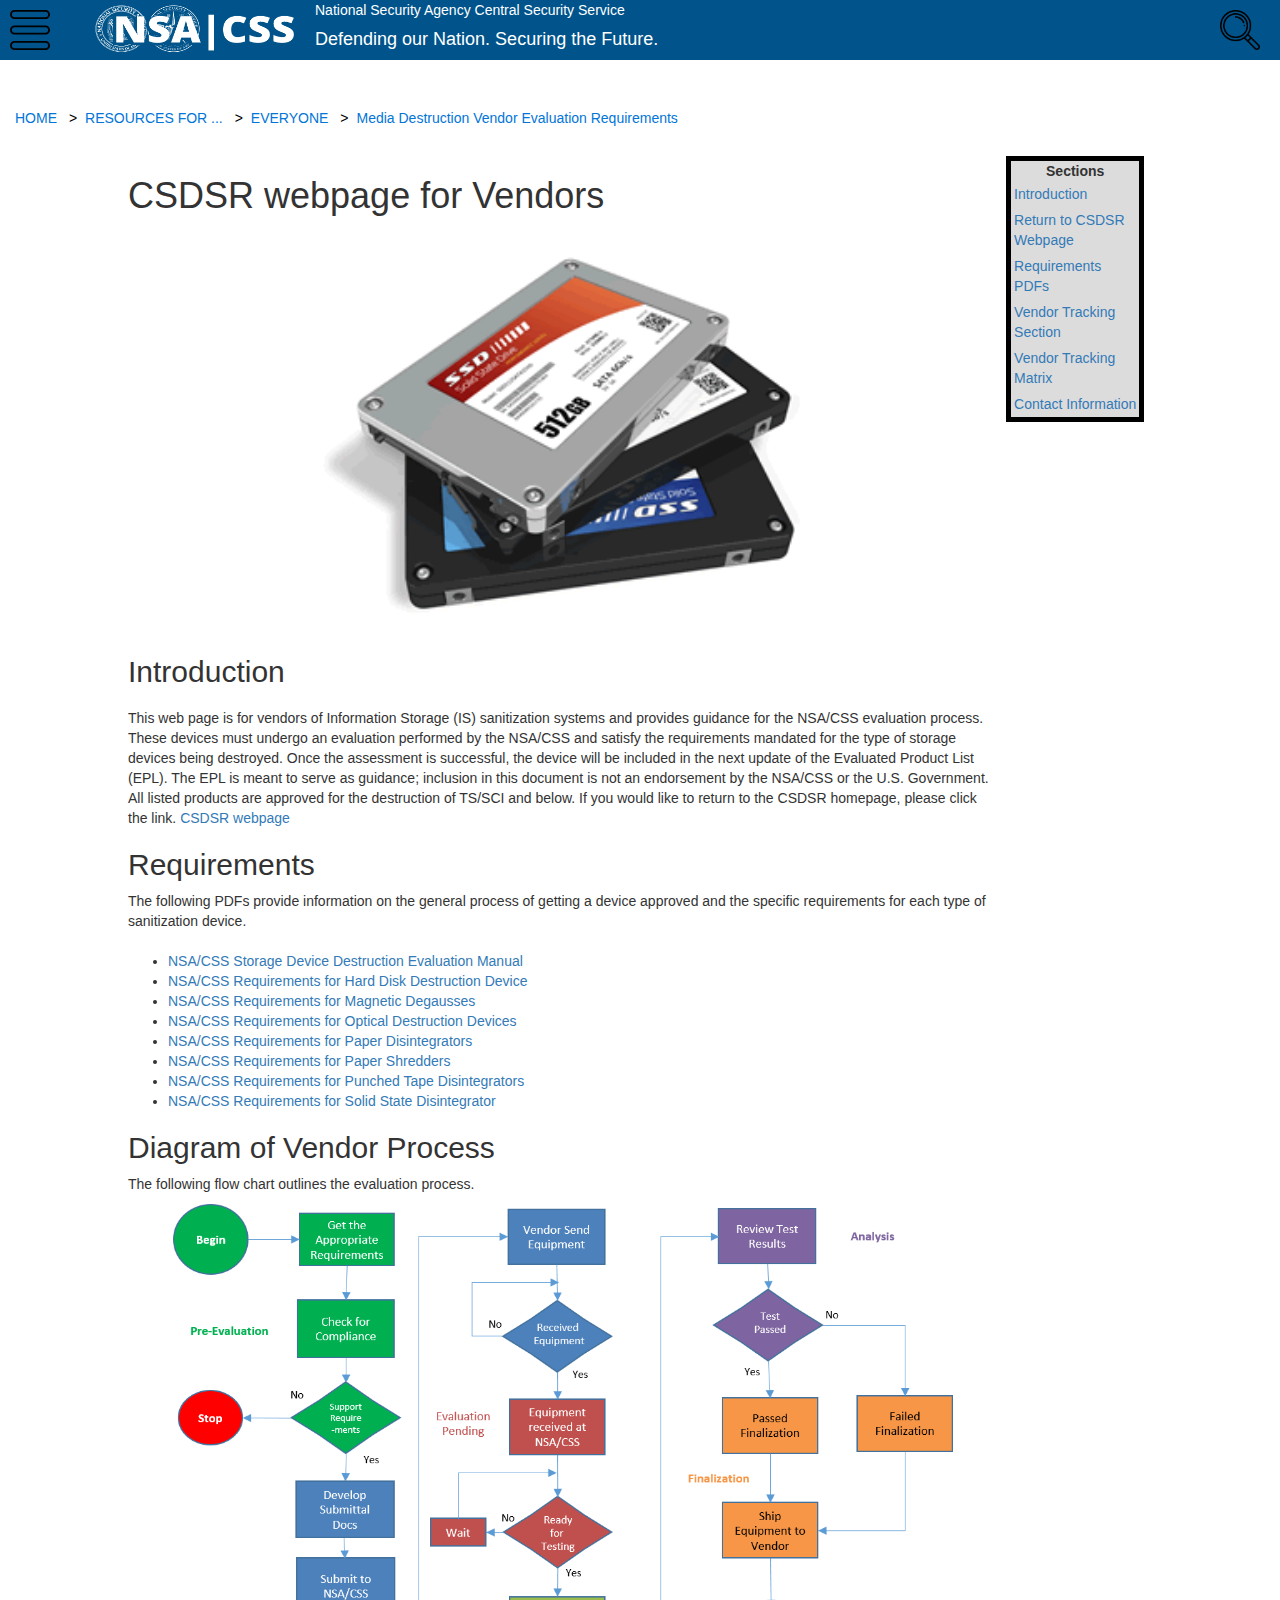
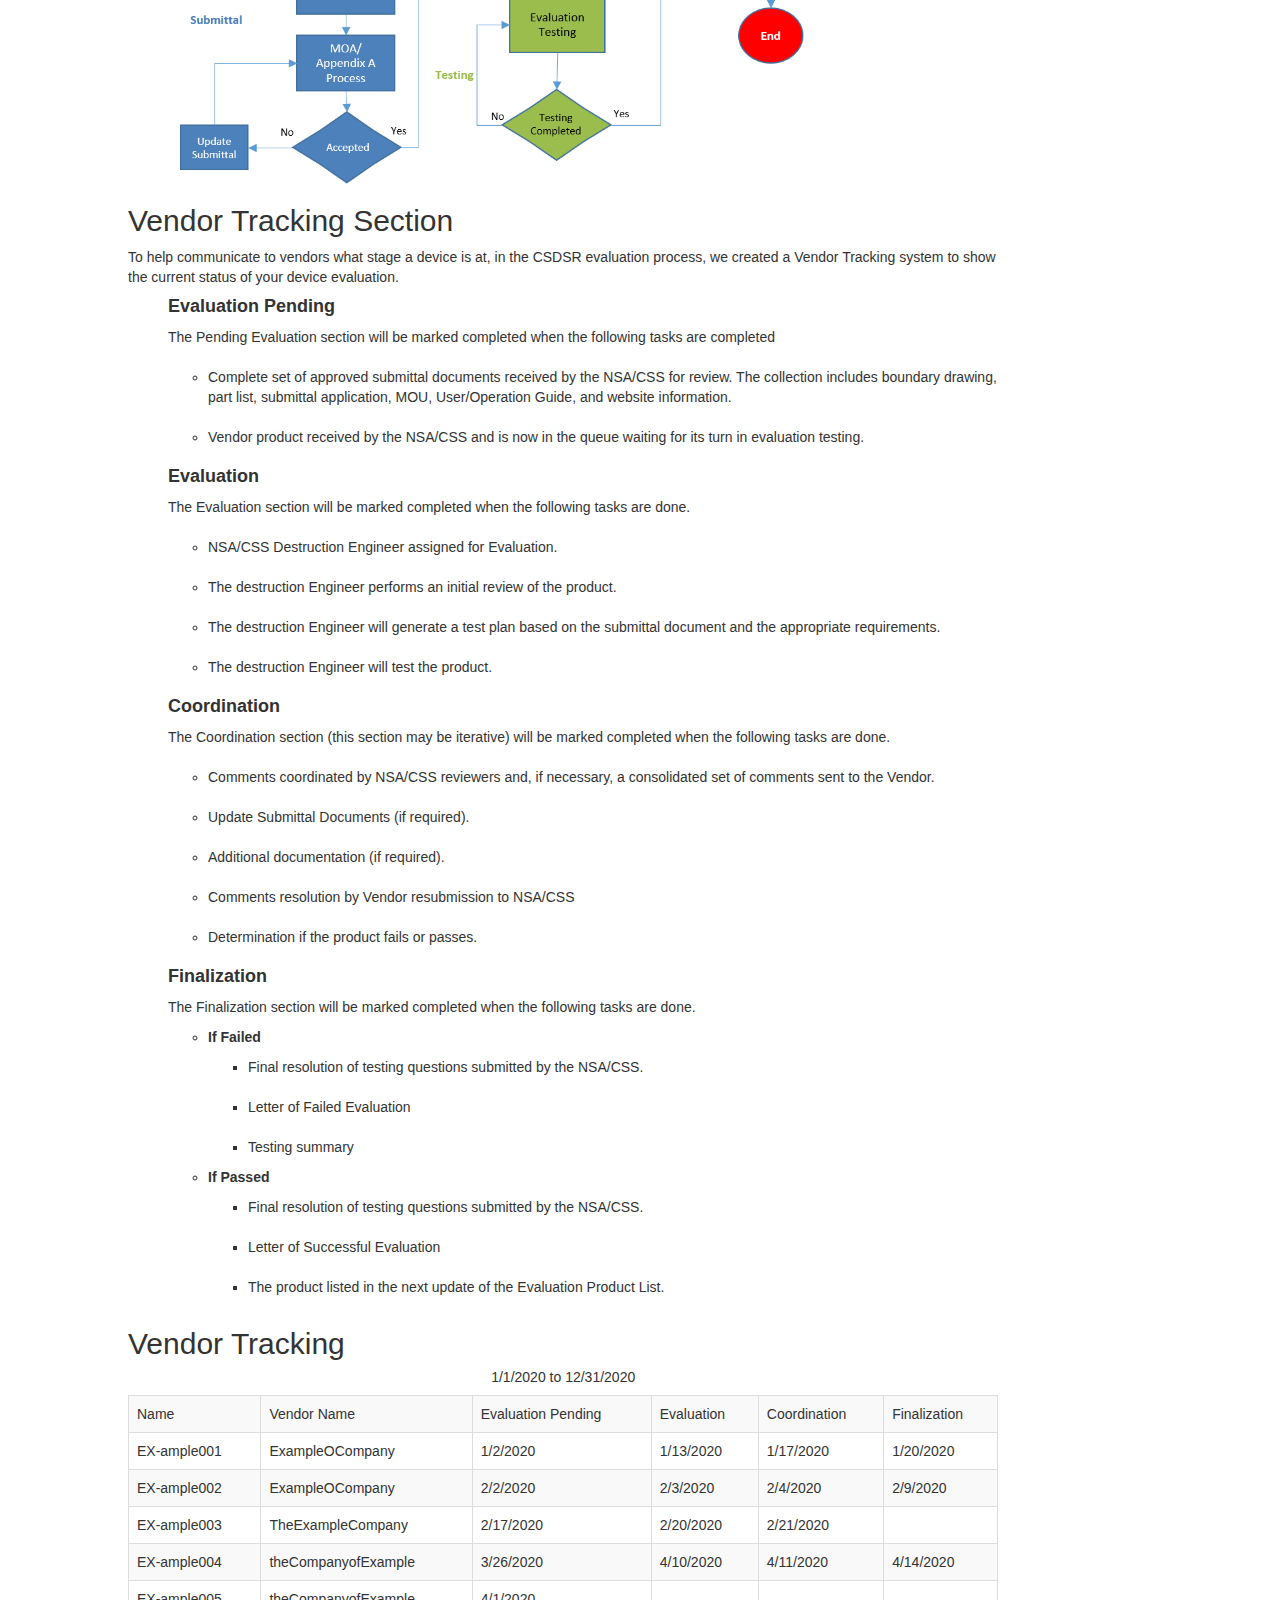
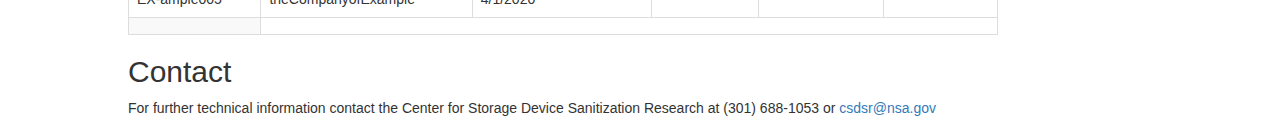
==== commit c4f057cf: "Changing The Flowchart" ====
--- a/EPL.html
+++ b/EPL.html
@@ -89,7 +89,7 @@
         <h2>Diagram of Vendor Process</h2>  
         <p>The following flow chart outlines the evaluation process.</p>
         <div align="center">
-        <img src="resources/diagram.PNG">
+        <img src="resources/diagram.PNG" width="780" height="580">
         </div>
         
     </div>
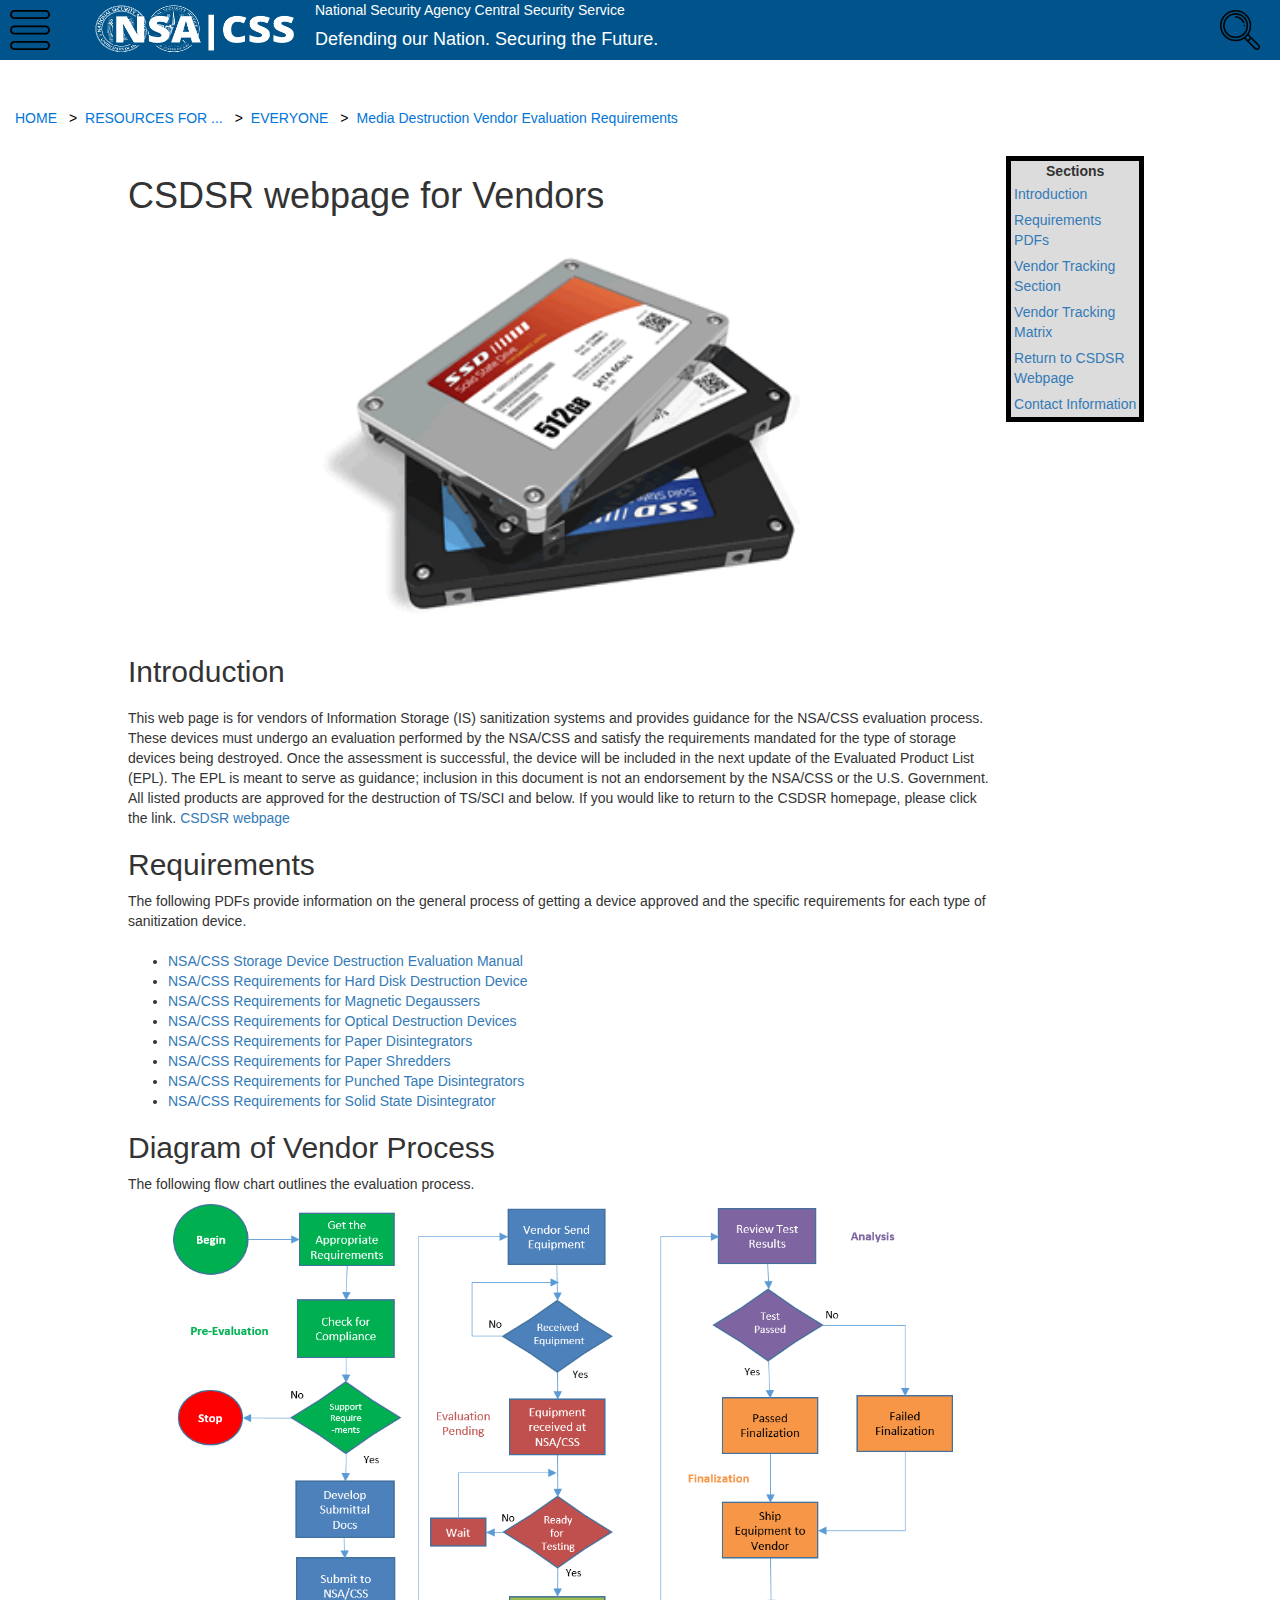
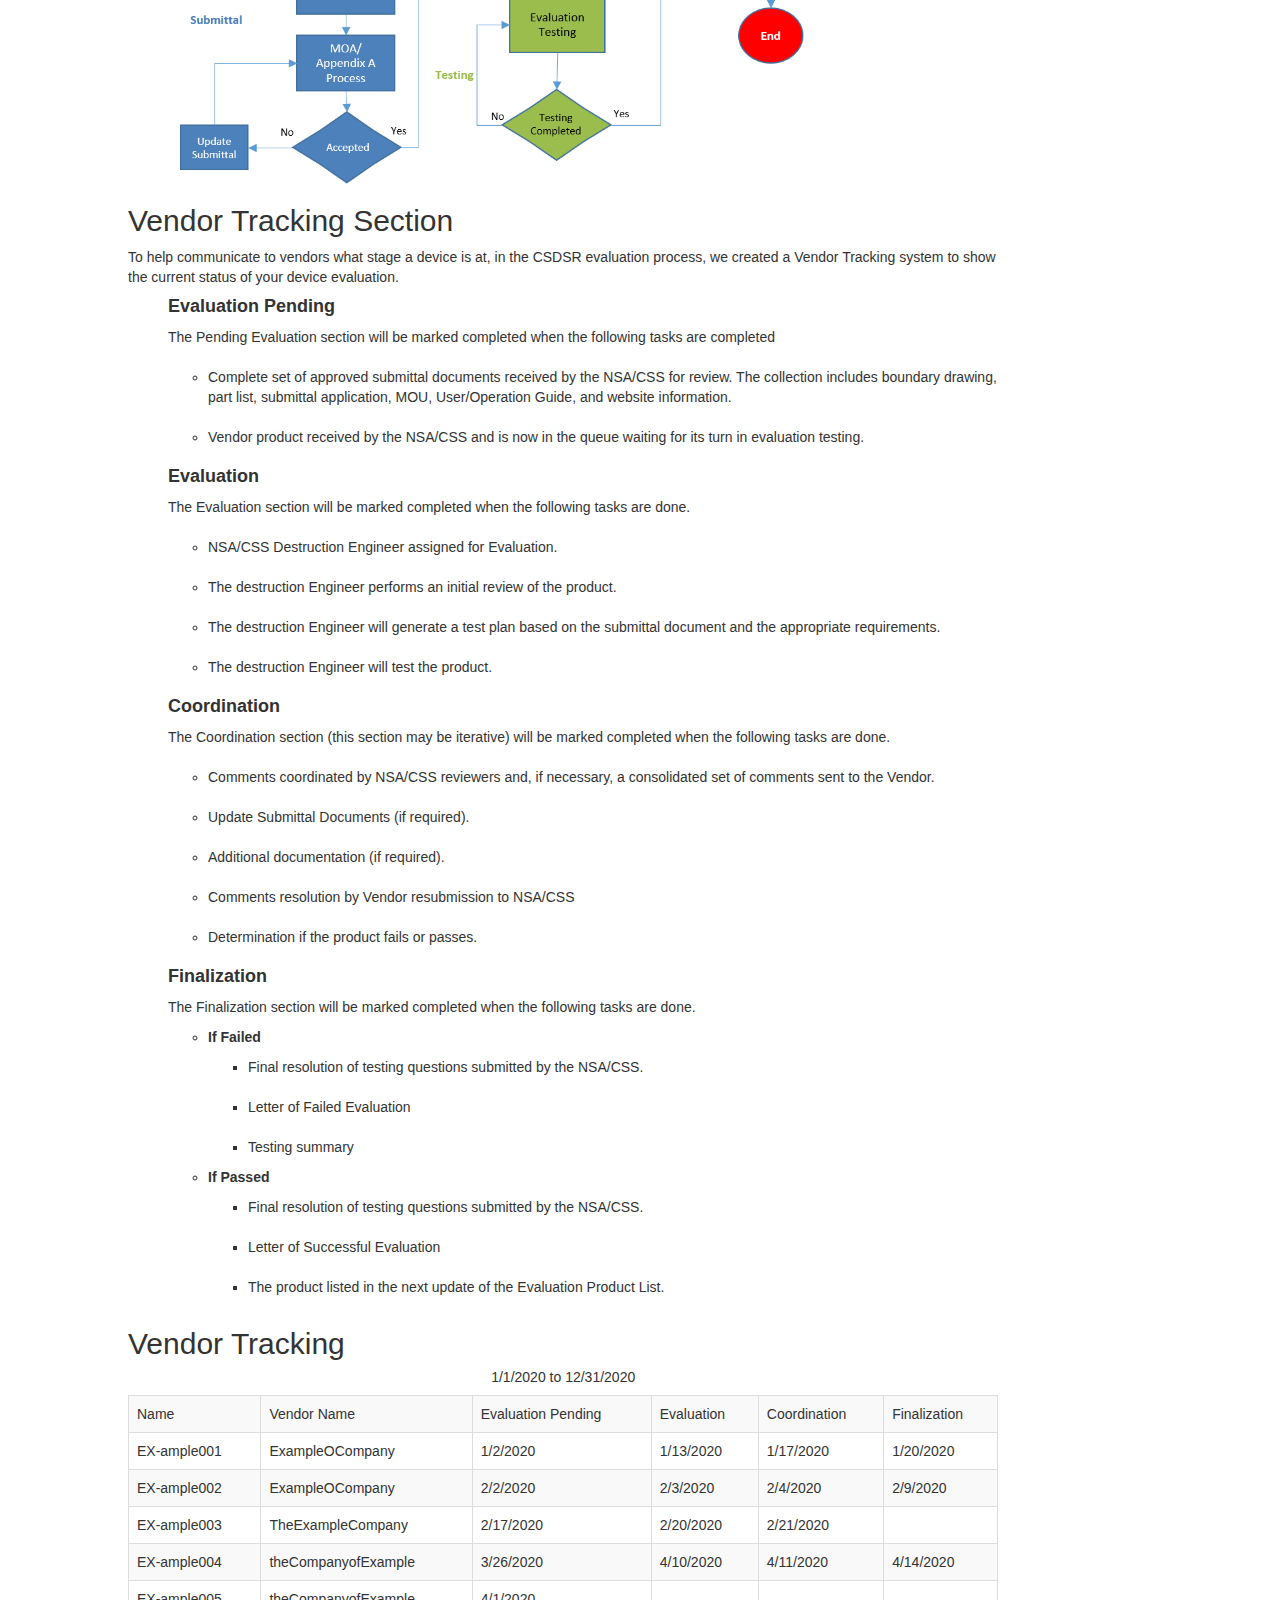
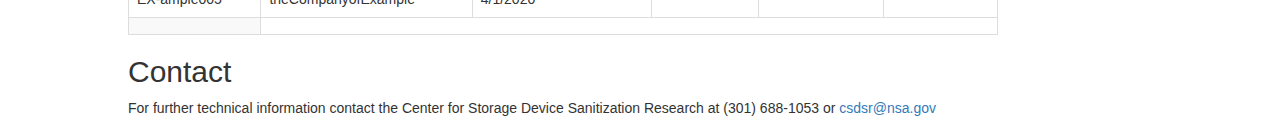
==== commit 8960c9b5: "Minors Changing" ====
--- a/EPL.html
+++ b/EPL.html
@@ -77,7 +77,7 @@
  <li><a href="PDF/NSA_CSS%20Storage%20Device%20Destruction%20Evaluation%20Manual.pdf" target="_blank">NSA/CSS Storage Device Destruction Evaluation Manual </a> </li>
  <li><a href="PDF/NSA_CSS%20Requirements%20for%20Hard%20Disk%20Destruction%20Devices.pdf" target="_blank">NSA/CSS Requirements for Hard Disk Destruction Device
 </a> </li>
- <li><a href="PDF/NSA_CSS%20Requirements%20for%20Magnetic%20Degaussers.pdf" target="_blank">NSA/CSS Requirements for Magnetic Degausses</a> </li>
+ <li><a href="PDF/NSA_CSS%20Requirements%20for%20Magnetic%20Degaussers.pdf" target="_blank">NSA/CSS Requirements for Magnetic Degaussers</a> </li>
  <li><a href="PDF/NSA_CSS%20Requirements%20for%20Optical%20Destruction%20Devices.pdf" target="_blank">NSA/CSS Requirements for Optical Destruction Devices </a></li>
  <li><a href="PDF/NSA_CSS%20Requirements%20for%20Paper%20Disintegrators.pdf" target="_blank">NSA/CSS Requirements for Paper Disintegrators</a> </li>
  <li><a href="PDF/NSA_CSS%20Requirements%20for%20Paper%20Shredders.pdf" target="_blank">NSA/CSS Requirements for Paper Shredders</a> </li>
@@ -233,10 +233,10 @@
     <table id="refTable">
         <tr><th> Sections </th></tr>
         <tr> <td><a href="#IntroV">Introduction</a></td></tr>
-        <tr> <td><a href="index.html">Return to CSDSR Webpage</a></td></tr>
         <tr> <td><a href= "#Requirements">Requirements PDFs</a></td></tr>
         <tr> <td><a href="#EvalMatrixSec">Vendor Tracking Section</a></td></tr>
         <tr> <td><a href="#EvalMatrix">Vendor Tracking Matrix</a></td></tr>
+        <tr> <td><a href="index.html">Return to CSDSR Webpage</a></td></tr>
         <tr> <td><a href="#contact">Contact Information</a></td></tr>
     </table>
         
